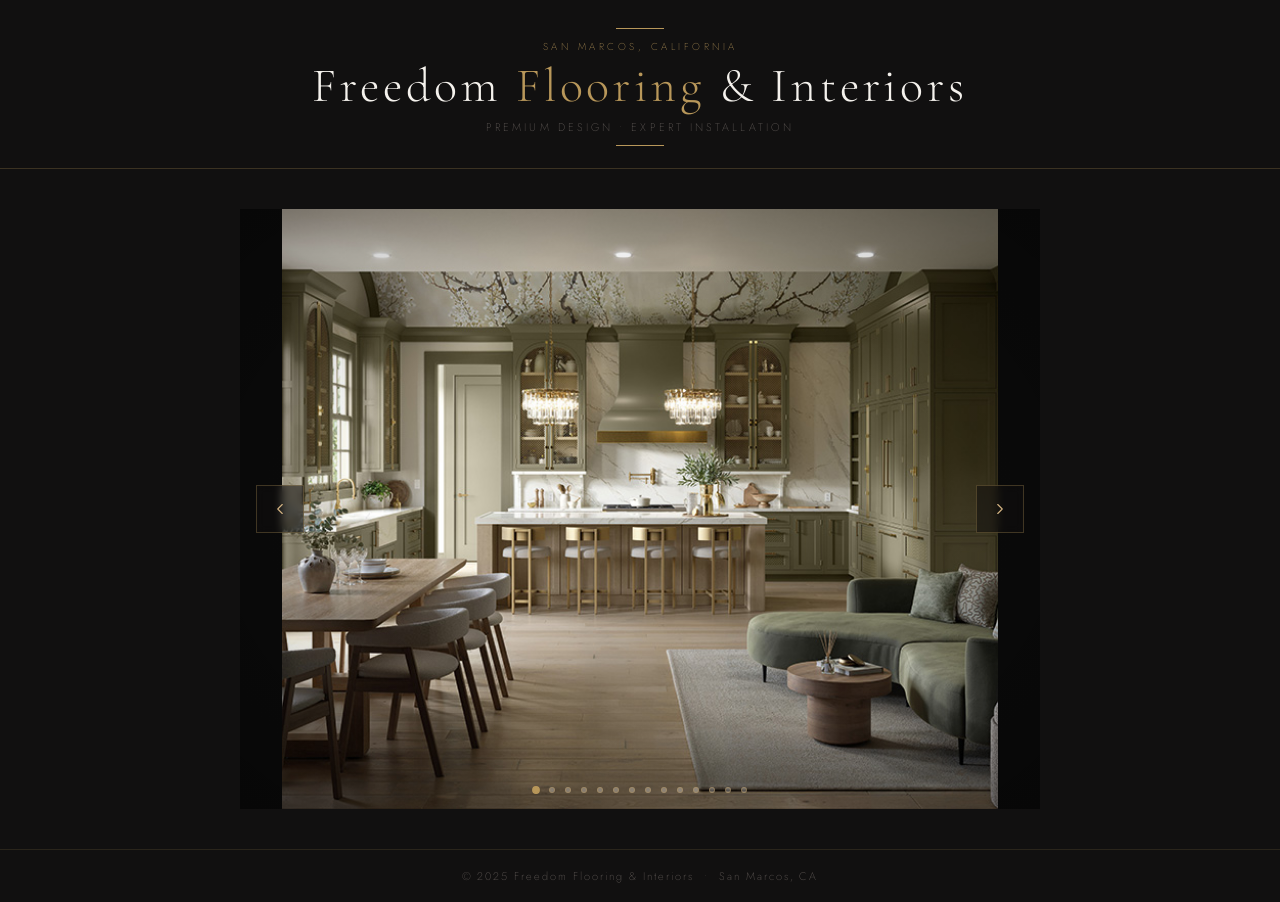
==== index.html @ f39af66a "Fix HTML encoding issues in index.html" ====
<!DOCTYPE html>
<html lang="en">
<head>
  <meta charset="UTF-8" />
  <meta name="viewport" content="width=device-width, initial-scale=1.0"/>
  <title>Freedom Flooring & Interiors – San Marcos, CA</title>
  <link rel="preconnect" href="https://fonts.googleapis.com">
  <link rel="preconnect" href="https://fonts.gstatic.com" crossorigin>
  <link href="https://fonts.googleapis.com/css2?family=Cormorant+Garamond:wght@300;400;600&family=Jost:wght@200;300;400&display=swap" rel="stylesheet">
  <style>
    *, *::before, *::after { box-sizing: border-box; margin: 0; padding: 0; }
    :root {
      --gold: #B8975A;
      --gold-light: #D4B483;
      --dark: #111010;
      --off-white: #F5F2ED;
      --mid: #6B6460;
    }
    html, body {
      height: 100%;
      background: var(--dark);
      color: var(--off-white);
      font-family: 'Jost', sans-serif;
      overflow-x: hidden;
    }

    /* ── BANNER ── */
    header {
      position: relative;
      z-index: 100;
      width: 100%;
      padding: 28px 48px 22px;
      display: flex;
      flex-direction: column;
      align-items: center;
      gap: 6px;
      background: var(--dark);
      border-bottom: 1px solid rgba(184,151,90,0.25);
    }
    .banner-rule {
      width: 48px;
      height: 1px;
      background: var(--gold);
      display: block;
    }
    .banner-eyebrow {
      font-family: 'Jost', sans-serif;
      font-weight: 200;
      font-size: 10px;
      letter-spacing: 0.35em;
      text-transform: uppercase;
      color: var(--gold);
      margin-top: 4px;
    }
    .banner-name {
      font-family: 'Cormorant Garamond', serif;
      font-weight: 300;
      font-size: clamp(26px, 4vw, 48px);
      letter-spacing: 0.08em;
      color: var(--off-white);
      text-align: center;
      line-height: 1.1;
    }
    .banner-name span { color: var(--gold); }
    .banner-sub {
      font-family: 'Jost', sans-serif;
      font-weight: 200;
      font-size: 11px;
      letter-spacing: 0.28em;
      text-transform: uppercase;
      color: var(--mid);
      margin-bottom: 4px;
    }

    /* ── SLIDESHOW ── */
    .slideshow-wrap {
      position: relative;
      width: 100%;
      max-width: 800px;
      margin: 40px auto;
      height: 600px;
      overflow: hidden;
      background: #0a0a0a;
    }

    /* ── SLIDE — hidden by default ── */
    .slide {
      position: absolute;   /* ← all slides sit on top of each other */
      inset: 0;
      opacity: 0;           /* ← hidden by default */
      transition: opacity 1.1s ease-in-out;
      pointer-events: none;
    }

    /* ── ACTIVE SLIDE — visible ── */
    .slide.active {
      opacity: 1;
      pointer-events: auto;
    }

    /* ── IMAGE ── */
    .slide img {
      width: 100%;
      height: 100%;
      object-fit: contain;
      object-position: center center;
      display: block;
    }

    /* subtle vignette overlay */
    .slide::after {
      content: '';
      position: absolute;
      inset: 0;
      background: radial-gradient(ellipse at center, transparent 50%, rgba(0,0,0,0.3) 100%);
      pointer-events: none;
    }

    /* ── NAVIGATION DOTS ── */
    .dots {
      position: absolute;
      bottom: 16px;
      left: 50%;
      transform: translateX(-50%);
      display: flex;
      gap: 10px;
      z-index: 10;
    }
    .dot {
      width: 6px;
      height: 6px;
      border-radius: 50%;
      background: rgba(245,242,237,0.3);
      border: 1px solid rgba(184,151,90,0.4);
      cursor: pointer;
      transition: all 0.3s ease;
    }
    .dot.active {
      background: var(--gold);
      border-color: var(--gold);
      transform: scale(1.3);
    }

    /* ── ARROW BUTTONS ── */
    .arrow {
      position: absolute;
      top: 50%;
      transform: translateY(-50%);
      z-index: 10;
      background: rgba(17,16,16,0.55);
      border: 1px solid rgba(184,151,90,0.3);
      color: var(--gold-light);
      width: 48px;
      height: 48px;
      display: flex;
      align-items: center;
      justify-content: center;
      cursor: pointer;
      transition: all 0.25s ease;
      backdrop-filter: blur(4px);
    }
    .arrow:hover {
      background: rgba(184,151,90,0.2);
      border-color: var(--gold);
    }
    .arrow-prev { left: 16px; }
    .arrow-next { right: 16px; }
    .arrow svg {
      width: 18px;
      height: 18px;
      stroke: currentColor;
      fill: none;
      stroke-width: 1.5;
      stroke-linecap: round;
      stroke-linejoin: round;
    }

    /* ── FOOTER ── */
    footer {
      background: var(--dark);
      border-top: 1px solid rgba(184,151,90,0.15);
      padding: 18px 48px;
      display: flex;
      align-items: center;
      justify-content: center;
    }
    footer p {
      font-family: 'Jost', sans-serif;
      font-weight: 200;
      font-size: 11px;
      letter-spacing: 0.18em;
      color: var(--mid);
      text-align: center;
    }

    @media (max-width: 600px) {
      header { padding: 20px 24px 16px; }
      .banner-name { font-size: 22px; }
      .slideshow-wrap { height: 300px; margin: 20px auto; }
      .arrow { width: 36px; height: 36px; }
      .arrow-prev { left: 8px; }
      .arrow-next { right: 8px; }
    }
  </style>
</head>
<body>

  <header>
    <span class="banner-rule"></span>
    <p class="banner-eyebrow">San Marcos, California</p>
    <h1 class="banner-name">Freedom <span>Flooring</span> &amp; Interiors</h1>
    <p class="banner-sub">Premium Design &bull; Expert Installation</p>
    <span class="banner-rule"></span>
  </header>

  <div class="slideshow-wrap" id="slideshow">
    <div class="slide active"><img src="images/slide01.jpg" alt="Interior Design 1" loading="eager" /></div>
    <div class="slide"><img src="images/slide02.jpg" alt="Interior Design 2" loading="lazy" /></div>
    <div class="slide"><img src="images/slide03.jpg" alt="Interior Design 3" loading="lazy" /></div>
    <div class="slide"><img src="images/slide04.jpg" alt="Interior Design 4" loading="lazy" /></div>
    <div class="slide"><img src="images/slide05.jpg" alt="Interior Design 5" loading="lazy" /></div>
    <div class="slide"><img src="images/slide06.jpg" alt="Interior Design 6" loading="lazy" /></div>
    <div class="slide"><img src="images/slide07.jpg" alt="Interior Design 7" loading="lazy" /></div>
    <div class="slide"><img src="images/slide08.jpg" alt="Interior Design 8" loading="lazy" /></div>
    <div class="slide"><img src="images/slide09.jpg" alt="Interior Design 9" loading="lazy" /></div>
    <div class="slide"><img src="images/slide10.jpg" alt="Interior Design 10" loading="lazy" /></div>
    <div class="slide"><img src="images/slide11.jpg" alt="Interior Design 11" loading="lazy" /></div>
    <div class="slide"><img src="images/slide12.jpg" alt="Interior Design 12" loading="lazy" /></div>
    <div class="slide"><img src="images/slide13.jpg" alt="Interior Design 13" loading="lazy" /></div>
    <div class="slide"><img src="images/slide14.jpg" alt="Interior Design 14" loading="lazy" /></div>

    <button class="arrow arrow-prev" id="prev" aria-label="Previous slide">
      <svg viewBox="0 0 24 24"><polyline points="15 18 9 12 15 6"/></svg>
    </button>
    <button class="arrow arrow-next" id="next" aria-label="Next slide">
      <svg viewBox="0 0 24 24"><polyline points="9 18 15 12 9 6"/></svg>
    </button>
    <div class="dots" id="dots"></div>
  </div>

  <footer>
    <p>&copy; 2025 Freedom Flooring &amp; Interiors &nbsp;&bull;&nbsp; San Marcos, CA</p>
  </footer>

  <script>
    const slides = Array.from(document.querySelectorAll('.slide'));
    const dotsEl = document.getElementById('dots');
    let current = 0;
    let timer;

    slides.forEach((_, i) => {
      const d = document.createElement('button');
      d.className = 'dot' + (i === 0 ? ' active' : '');
      d.setAttribute('aria-label', `Go to slide ${i + 1}`);
      d.addEventListener('click', () => goTo(i));
      dotsEl.appendChild(d);
    });

    function getDots() { return Array.from(dotsEl.querySelectorAll('.dot')); }

    function goTo(n) {
      slides[current].classList.remove('active');
      getDots()[current].classList.remove('active');
      current = (n + slides.length) % slides.length;
      slides[current].classList.add('active');
      getDots()[current].classList.add('active');
      resetTimer();
    }

    function resetTimer() {
      clearInterval(timer);
      timer = setInterval(() => goTo(current + 1), 5000);
    }

    document.getElementById('prev').addEventListener('click', () => goTo(current - 1));
    document.getElementById('next').addEventListener('click', () => goTo(current + 1));

    document.addEventListener('keydown', e => {
      if (e.key === 'ArrowLeft') goTo(current - 1);
      if (e.key === 'ArrowRight') goTo(current + 1);
    });

    resetTimer();
  </script>

</body>
</html>
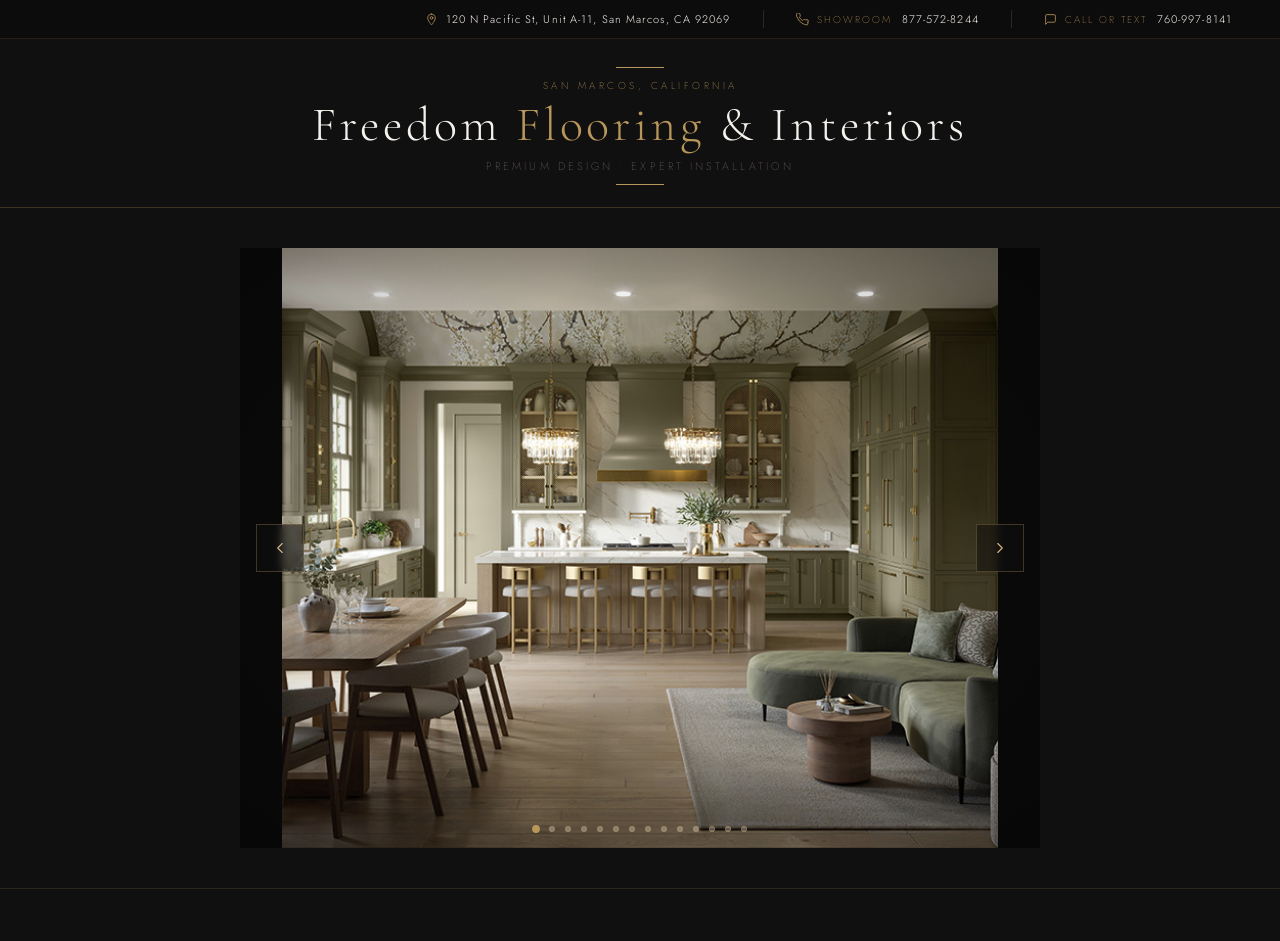
==== commit 656a06ad: "Refactor index.html to include top contact bar" ====
--- a/index.html
+++ b/index.html
@@ -6,6 +6,7 @@
   <title>Freedom Flooring & Interiors – San Marcos, CA</title>
   <link rel="preconnect" href="https://fonts.googleapis.com">
   <link rel="preconnect" href="https://fonts.gstatic.com" crossorigin>
+  <link rel="icon" type="image/x-icon" href="images/ffi_logo.jpg">
   <link href="https://fonts.googleapis.com/css2?family=Cormorant+Garamond:wght@300;400;600&family=Jost:wght@200;300;400&display=swap" rel="stylesheet">
   <style>
     *, *::before, *::after { box-sizing: border-box; margin: 0; padding: 0; }
@@ -24,6 +25,58 @@
       overflow-x: hidden;
     }
 
+    /* ── TOP BAR ── */
+    .top-bar {
+      width: 100%;
+      background: #0d0c0c;
+      border-bottom: 1px solid rgba(184,151,90,0.15);
+      padding: 10px 48px;
+      display: flex;
+      justify-content: flex-end;
+      align-items: center;
+      gap: 32px;
+    }
+    .top-bar-item {
+      display: flex;
+      align-items: center;
+      gap: 8px;
+    }
+    .top-bar-item svg {
+      width: 13px;
+      height: 13px;
+      stroke: var(--gold);
+      fill: none;
+      stroke-width: 1.5;
+      stroke-linecap: round;
+      stroke-linejoin: round;
+      flex-shrink: 0;
+    }
+    .top-bar-item .label {
+      font-family: 'Jost', sans-serif;
+      font-weight: 200;
+      font-size: 10px;
+      letter-spacing: 0.2em;
+      text-transform: uppercase;
+      color: var(--gold);
+      margin-right: 2px;
+    }
+    .top-bar-item a,
+    .top-bar-item span.value {
+      font-family: 'Jost', sans-serif;
+      font-weight: 300;
+      font-size: 11px;
+      letter-spacing: 0.1em;
+      color: var(--off-white);
+      text-decoration: none;
+      transition: color 0.2s ease;
+    }
+    .top-bar-item a:hover { color: var(--gold-light); }
+    .top-bar-divider {
+      width: 1px;
+      height: 18px;
+      background: rgba(184,151,90,0.2);
+    }
+
     /* ── BANNER ── */
     header {
       position: relative;
@@ -82,23 +135,17 @@
       overflow: hidden;
       background: #0a0a0a;
     }
-
-    /* ── SLIDE — hidden by default ── */
     .slide {
-      position: absolute;   /* ← all slides sit on top of each other */
+      position: absolute;
       inset: 0;
-      opacity: 0;           /* ← hidden by default */
+      opacity: 0;
       transition: opacity 1.1s ease-in-out;
       pointer-events: none;
     }
-
-    /* ── ACTIVE SLIDE — visible ── */
     .slide.active {
       opacity: 1;
       pointer-events: auto;
     }
-
-    /* ── IMAGE ── */
     .slide img {
       width: 100%;
       height: 100%;
@@ -106,8 +153,6 @@
       object-position: center center;
       display: block;
     }
-
-    /* subtle vignette overlay */
     .slide::after {
       content: '';
       position: absolute;
@@ -193,7 +238,15 @@
       text-align: center;
     }
 
+    /* ── MOBILE ── */
     @media (max-width: 600px) {
+      .top-bar {
+        flex-direction: column;
+        align-items: flex-start;
+        gap: 10px;
+        padding: 12px 20px;
+      }
+      .top-bar-divider { display: none; }
       header { padding: 20px 24px 16px; }
       .banner-name { font-size: 22px; }
       .slideshow-wrap { height: 300px; margin: 20px auto; }
@@ -205,6 +258,44 @@
 </head>
 <body>
 
+  <!-- ── TOP CONTACT BAR ── -->
+  <div class="top-bar">
+    <!-- Address -->
+    <div class="top-bar-item">
+      <!-- pin icon -->
+      <svg viewBox="0 0 24 24">
+        <path d="M12 2C8.13 2 5 5.13 5 9c0 5.25 7 13 7 13s7-7.75 7-13c0-3.87-3.13-7-7-7z"/>
+        <circle cx="12" cy="9" r="2.5"/>
+      </svg>
+      <span class="value">120 N Pacific St, Unit A-11, San Marcos, CA 92069</span>
+    </div>
+
+    <div class="top-bar-divider"></div>
+
+    <!-- Showroom phone -->
+    <div class="top-bar-item">
+      <!-- phone icon -->
+      <svg viewBox="0 0 24 24">
+        <path d="M22 16.92v3a2 2 0 01-2.18 2 19.79 19.79 0 01-8.63-3.07A19.5 19.5 0 013.07 9.81 19.79 19.79 0 01.13 1.18 2 2 0 012.11 0h3a2 2 0 012 1.72c.127.96.361 1.903.7 2.81a2 2 0 01-.45 2.11L6.09 7.91a16 16 0 006 6l1.27-1.27a2 2 0 012.11-.45c.907.339 1.85.573 2.81.7A2 2 0 0122 16.92z"/>
+      </svg>
+      <span class="label">Showroom</span>
+      <a href="tel:8775728244">877-572-8244</a>
+    </div>
+
+    <div class="top-bar-divider"></div>
+
+    <!-- Call or text -->
+    <div class="top-bar-item">
+      <!-- message icon -->
+      <svg viewBox="0 0 24 24">
+        <path d="M21 15a2 2 0 01-2 2H7l-4 4V5a2 2 0 012-2h14a2 2 0 012 2z"/>
+      </svg>
+      <span class="label">Call or Text</span>
+      <a href="tel:7609978141">760-997-8141</a>
+    </div>
+  </div>
+
+  <!-- ── HEADER ── -->
   <header>
     <span class="banner-rule"></span>
     <p class="banner-eyebrow">San Marcos, California</p>
@@ -213,6 +304,7 @@
     <span class="banner-rule"></span>
   </header>
 
+  <!-- ── SLIDESHOW ── -->
   <div class="slideshow-wrap" id="slideshow">
     <div class="slide active"><img src="images/slide01.jpg" alt="Interior Design 1" loading="eager" /></div>
     <div class="slide"><img src="images/slide02.jpg" alt="Interior Design 2" loading="lazy" /></div>
@@ -228,7 +320,6 @@
     <div class="slide"><img src="images/slide12.jpg" alt="Interior Design 12" loading="lazy" /></div>
     <div class="slide"><img src="images/slide13.jpg" alt="Interior Design 13" loading="lazy" /></div>
     <div class="slide"><img src="images/slide14.jpg" alt="Interior Design 14" loading="lazy" /></div>
-
     <button class="arrow arrow-prev" id="prev" aria-label="Previous slide">
       <svg viewBox="0 0 24 24"><polyline points="15 18 9 12 15 6"/></svg>
     </button>
@@ -238,6 +329,7 @@
     <div class="dots" id="dots"></div>
   </div>
 
+  <!-- ── FOOTER ── -->
   <footer>
     <p>&copy; 2025 Freedom Flooring &amp; Interiors &nbsp;&bull;&nbsp; San Marcos, CA</p>
   </footer>
@@ -247,7 +339,6 @@
     const dotsEl = document.getElementById('dots');
     let current = 0;
     let timer;
-
     slides.forEach((_, i) => {
       const d = document.createElement('button');
       d.className = 'dot' + (i === 0 ? ' active' : '');
@@ -255,9 +346,7 @@
       d.addEventListener('click', () => goTo(i));
       dotsEl.appendChild(d);
     });
-
     function getDots() { return Array.from(dotsEl.querySelectorAll('.dot')); }
-
     function goTo(n) {
       slides[current].classList.remove('active');
       getDots()[current].classList.remove('active');
@@ -266,20 +355,16 @@
       getDots()[current].classList.add('active');
       resetTimer();
     }
-
     function resetTimer() {
       clearInterval(timer);
       timer = setInterval(() => goTo(current + 1), 5000);
     }
-
     document.getElementById('prev').addEventListener('click', () => goTo(current - 1));
     document.getElementById('next').addEventListener('click', () => goTo(current + 1));
-
     document.addEventListener('keydown', e => {
       if (e.key === 'ArrowLeft') goTo(current - 1);
       if (e.key === 'ArrowRight') goTo(current + 1);
     });
-
     resetTimer();
   </script>
 
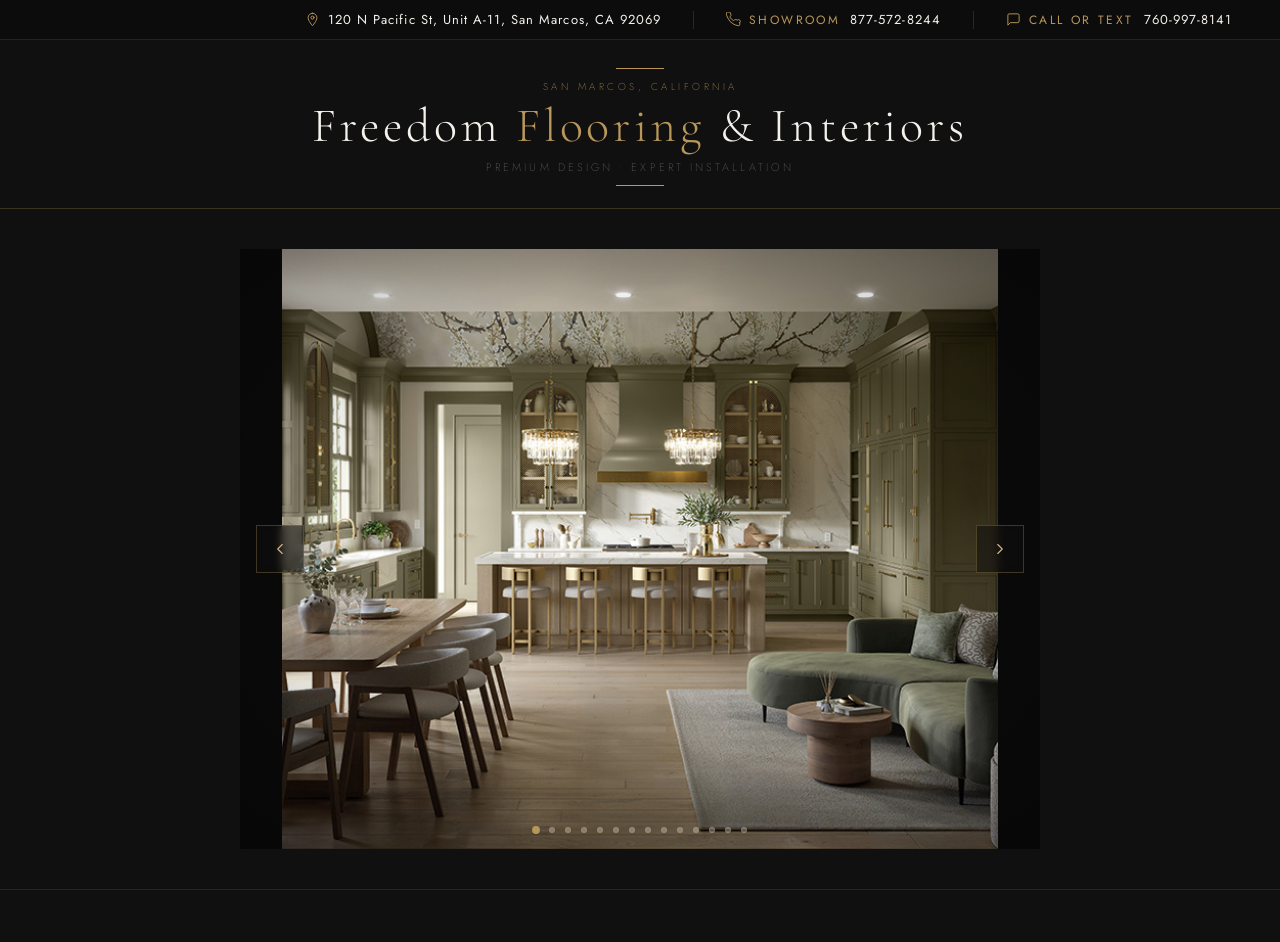
==== commit 480bbcb0: "Update index.html" ====
--- a/index.html
+++ b/index.html
@@ -42,8 +42,8 @@
       gap: 8px;
     }
     .top-bar-item svg {
-      width: 13px;
-      height: 13px;
+      width: 15px;             /* was 13px */
+      height: 15px;            /* was 13px */
       stroke: var(--gold);
       fill: none;
       stroke-width: 1.5;
@@ -51,24 +51,25 @@
       stroke-linejoin: round;
       flex-shrink: 0;
     }
+    .top-bar-item a,
+    .top-bar-item span.value {
+      font-family: 'Jost', sans-serif;
+      font-weight: 400;        /* was 300 — now bold */
+      font-size: 13px;         /* was 11px — now bigger */
+      letter-spacing: 0.08em;  /* tightened slightly to suit larger size */
+      color: var(--off-white);
+      text-decoration: none;
+      transition: color 0.2s ease;
+    }
+    
     .top-bar-item .label {
       font-family: 'Jost', sans-serif;
-      font-weight: 200;
-      font-size: 10px;
+      font-weight: 400;        /* was 200 — now bolder */
+      font-size: 12px;         /* was 10px — now bigger */
       letter-spacing: 0.2em;
       text-transform: uppercase;
       color: var(--gold);
       margin-right: 2px;
-    }
-    .top-bar-item a,
-    .top-bar-item span.value {
-      font-family: 'Jost', sans-serif;
-      font-weight: 300;
-      font-size: 11px;
-      letter-spacing: 0.1em;
-      color: var(--off-white);
-      text-decoration: none;
-      transition: color 0.2s ease;
     }
     .top-bar-item a:hover { color: var(--gold-light); }
     .top-bar-divider {
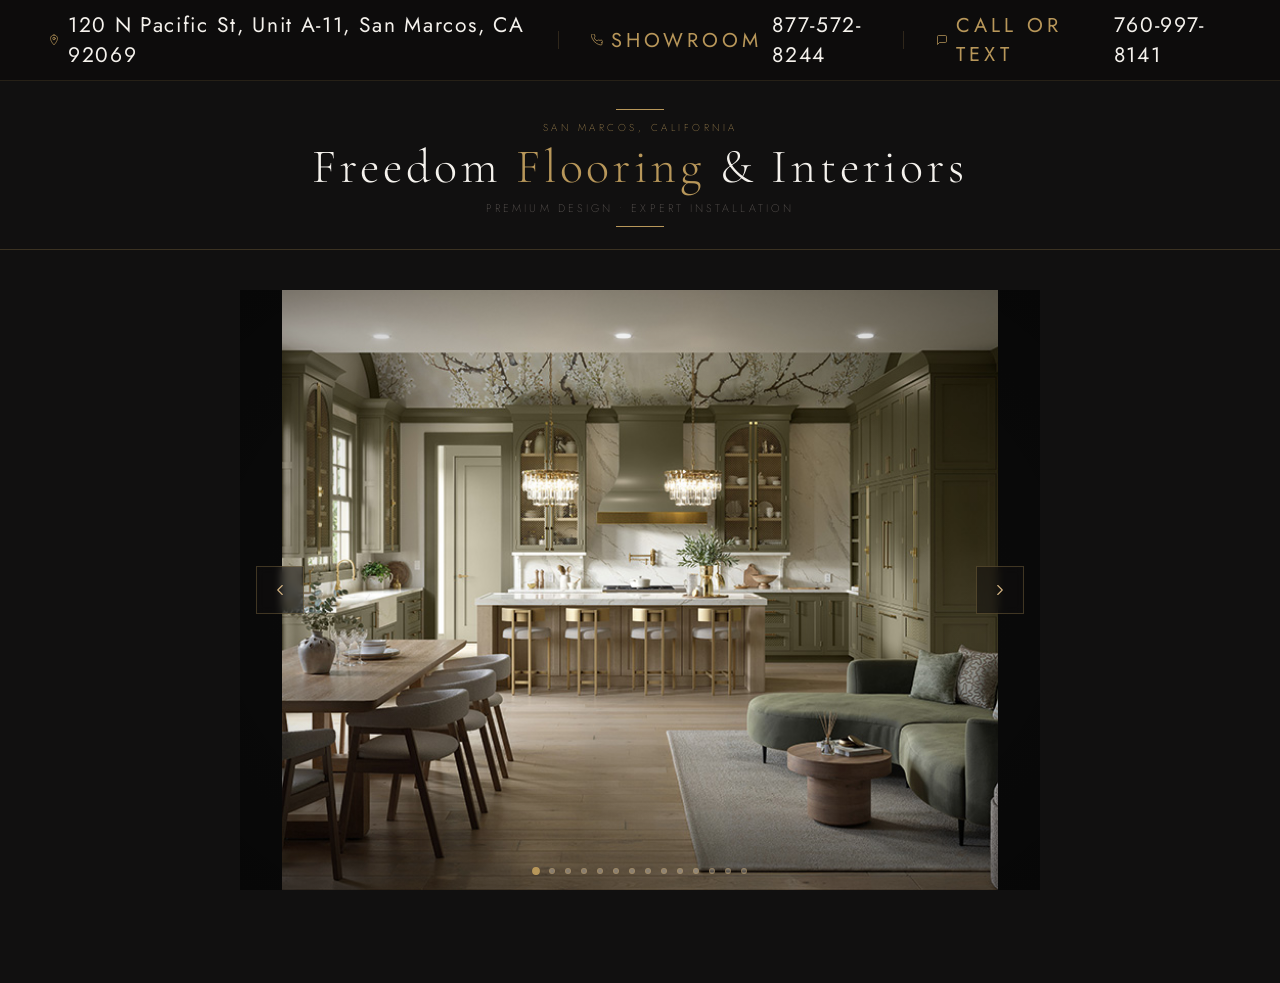
==== commit 5649e51a: "Fix HTML encoding issues in index.html" ====
--- a/index.html
+++ b/index.html
@@ -42,8 +42,8 @@
       gap: 8px;
     }
     .top-bar-item svg {
-      width: 15px;             /* was 13px */
-      height: 15px;            /* was 13px */
+      width: 12px;             /* was 13px */
+      height: 12px;            /* was 13px */
       stroke: var(--gold);
       fill: none;
       stroke-width: 1.5;
@@ -55,7 +55,7 @@
     .top-bar-item span.value {
       font-family: 'Jost', sans-serif;
       font-weight: 400;        /* was 300 — now bold */
-      font-size: 13px;         /* was 11px — now bigger */
+      font-size: 21px;         /* was 11px — now bigger */
       letter-spacing: 0.08em;  /* tightened slightly to suit larger size */
       color: var(--off-white);
       text-decoration: none;
@@ -65,7 +65,7 @@
     .top-bar-item .label {
       font-family: 'Jost', sans-serif;
       font-weight: 400;        /* was 200 — now bolder */
-      font-size: 12px;         /* was 10px — now bigger */
+      font-size: 20px;         /* was 10px — now bigger */
       letter-spacing: 0.2em;
       text-transform: uppercase;
       color: var(--gold);
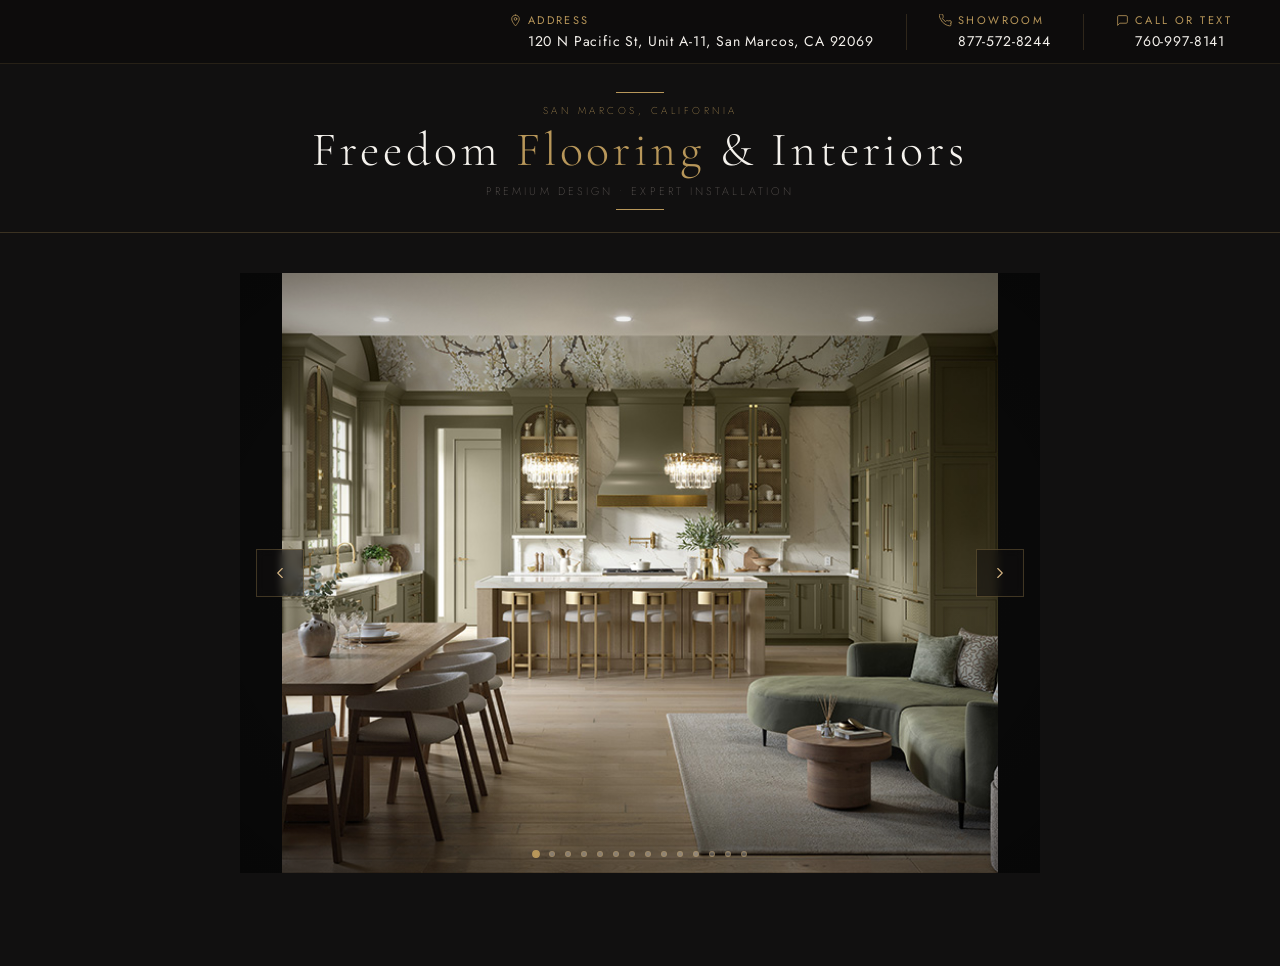
==== commit 6c0ddf64: "Update index.html" ====
--- a/index.html
+++ b/index.html
@@ -30,20 +30,31 @@
       width: 100%;
       background: #0d0c0c;
       border-bottom: 1px solid rgba(184,151,90,0.15);
-      padding: 10px 48px;
+      padding: 12px 48px;
       display: flex;
       justify-content: flex-end;
       align-items: center;
       gap: 32px;
     }
+
+    /* each item stacks its icon-row on top of the number */
     .top-bar-item {
       display: flex;
-      align-items: center;
-      gap: 8px;
-    }
+      flex-direction: column;
+      align-items: flex-start;
+      gap: 3px;
+    }
+
+    /* icon + label sit on one line */
+    .top-bar-item .icon-row {
+      display: flex;
+      align-items: center;
+      gap: 6px;
+    }
+
     .top-bar-item svg {
-      width: 12px;             /* was 13px */
-      height: 12px;            /* was 13px */
+      width: 13px;
+      height: 13px;
       stroke: var(--gold);
       fill: none;
       stroke-width: 1.5;
@@ -51,31 +62,35 @@
       stroke-linejoin: round;
       flex-shrink: 0;
     }
+
+    .top-bar-item .label {
+      font-family: 'Jost', sans-serif;
+      font-weight: 400;
+      font-size: 11px;
+      letter-spacing: 0.22em;
+      text-transform: uppercase;
+      color: var(--gold);
+    }
+
+    /* address text and phone numbers */
     .top-bar-item a,
     .top-bar-item span.value {
       font-family: 'Jost', sans-serif;
-      font-weight: 400;        /* was 300 — now bold */
-      font-size: 21px;         /* was 11px — now bigger */
-      letter-spacing: 0.08em;  /* tightened slightly to suit larger size */
+      font-weight: 400;
+      font-size: 14px;
+      letter-spacing: 0.06em;
       color: var(--off-white);
       text-decoration: none;
       transition: color 0.2s ease;
-    }
-    
-    .top-bar-item .label {
-      font-family: 'Jost', sans-serif;
-      font-weight: 400;        /* was 200 — now bolder */
-      font-size: 20px;         /* was 10px — now bigger */
-      letter-spacing: 0.2em;
-      text-transform: uppercase;
-      color: var(--gold);
-      margin-right: 2px;
+      padding-left: 19px; /* indent to align under the label text */
     }
     .top-bar-item a:hover { color: var(--gold-light); }
+
     .top-bar-divider {
       width: 1px;
-      height: 18px;
+      height: 36px;
       background: rgba(184,151,90,0.2);
+      align-self: center;
     }
 
     /* ── BANNER ── */
@@ -244,8 +259,8 @@
       .top-bar {
         flex-direction: column;
         align-items: flex-start;
-        gap: 10px;
-        padding: 12px 20px;
+        gap: 14px;
+        padding: 14px 20px;
       }
       .top-bar-divider { display: none; }
       header { padding: 20px 24px 16px; }
@@ -261,13 +276,16 @@
 
   <!-- ── TOP CONTACT BAR ── -->
   <div class="top-bar">
+
     <!-- Address -->
     <div class="top-bar-item">
-      <!-- pin icon -->
-      <svg viewBox="0 0 24 24">
-        <path d="M12 2C8.13 2 5 5.13 5 9c0 5.25 7 13 7 13s7-7.75 7-13c0-3.87-3.13-7-7-7z"/>
-        <circle cx="12" cy="9" r="2.5"/>
-      </svg>
+      <div class="icon-row">
+        <svg viewBox="0 0 24 24">
+          <path d="M12 2C8.13 2 5 5.13 5 9c0 5.25 7 13 7 13s7-7.75 7-13c0-3.87-3.13-7-7-7z"/>
+          <circle cx="12" cy="9" r="2.5"/>
+        </svg>
+        <span class="label">Address</span>
+      </div>
       <span class="value">120 N Pacific St, Unit A-11, San Marcos, CA 92069</span>
     </div>
 
@@ -275,25 +293,28 @@
 
     <!-- Showroom phone -->
     <div class="top-bar-item">
-      <!-- phone icon -->
-      <svg viewBox="0 0 24 24">
-        <path d="M22 16.92v3a2 2 0 01-2.18 2 19.79 19.79 0 01-8.63-3.07A19.5 19.5 0 013.07 9.81 19.79 19.79 0 01.13 1.18 2 2 0 012.11 0h3a2 2 0 012 1.72c.127.96.361 1.903.7 2.81a2 2 0 01-.45 2.11L6.09 7.91a16 16 0 006 6l1.27-1.27a2 2 0 012.11-.45c.907.339 1.85.573 2.81.7A2 2 0 0122 16.92z"/>
-      </svg>
-      <span class="label">Showroom</span>
+      <div class="icon-row">
+        <svg viewBox="0 0 24 24">
+          <path d="M22 16.92v3a2 2 0 01-2.18 2 19.79 19.79 0 01-8.63-3.07A19.5 19.5 0 013.07 9.81 19.79 19.79 0 01.13 1.18 2 2 0 012.11 0h3a2 2 0 012 1.72c.127.96.361 1.903.7 2.81a2 2 0 01-.45 2.11L6.09 7.91a16 16 0 006 6l1.27-1.27a2 2 0 012.11-.45c.907.339 1.85.573 2.81.7A2 2 0 0122 16.92z"/>
+        </svg>
+        <span class="label">Showroom</span>
+      </div>
       <a href="tel:8775728244">877-572-8244</a>
     </div>
 
     <div class="top-bar-divider"></div>
 
-    <!-- Call or text -->
+    <!-- Call or Text -->
     <div class="top-bar-item">
-      <!-- message icon -->
-      <svg viewBox="0 0 24 24">
-        <path d="M21 15a2 2 0 01-2 2H7l-4 4V5a2 2 0 012-2h14a2 2 0 012 2z"/>
-      </svg>
-      <span class="label">Call or Text</span>
+      <div class="icon-row">
+        <svg viewBox="0 0 24 24">
+          <path d="M21 15a2 2 0 01-2 2H7l-4 4V5a2 2 0 012-2h14a2 2 0 012 2z"/>
+        </svg>
+        <span class="label">Call or Text</span>
+      </div>
       <a href="tel:7609978141">760-997-8141</a>
     </div>
+
   </div>
 
   <!-- ── HEADER ── -->
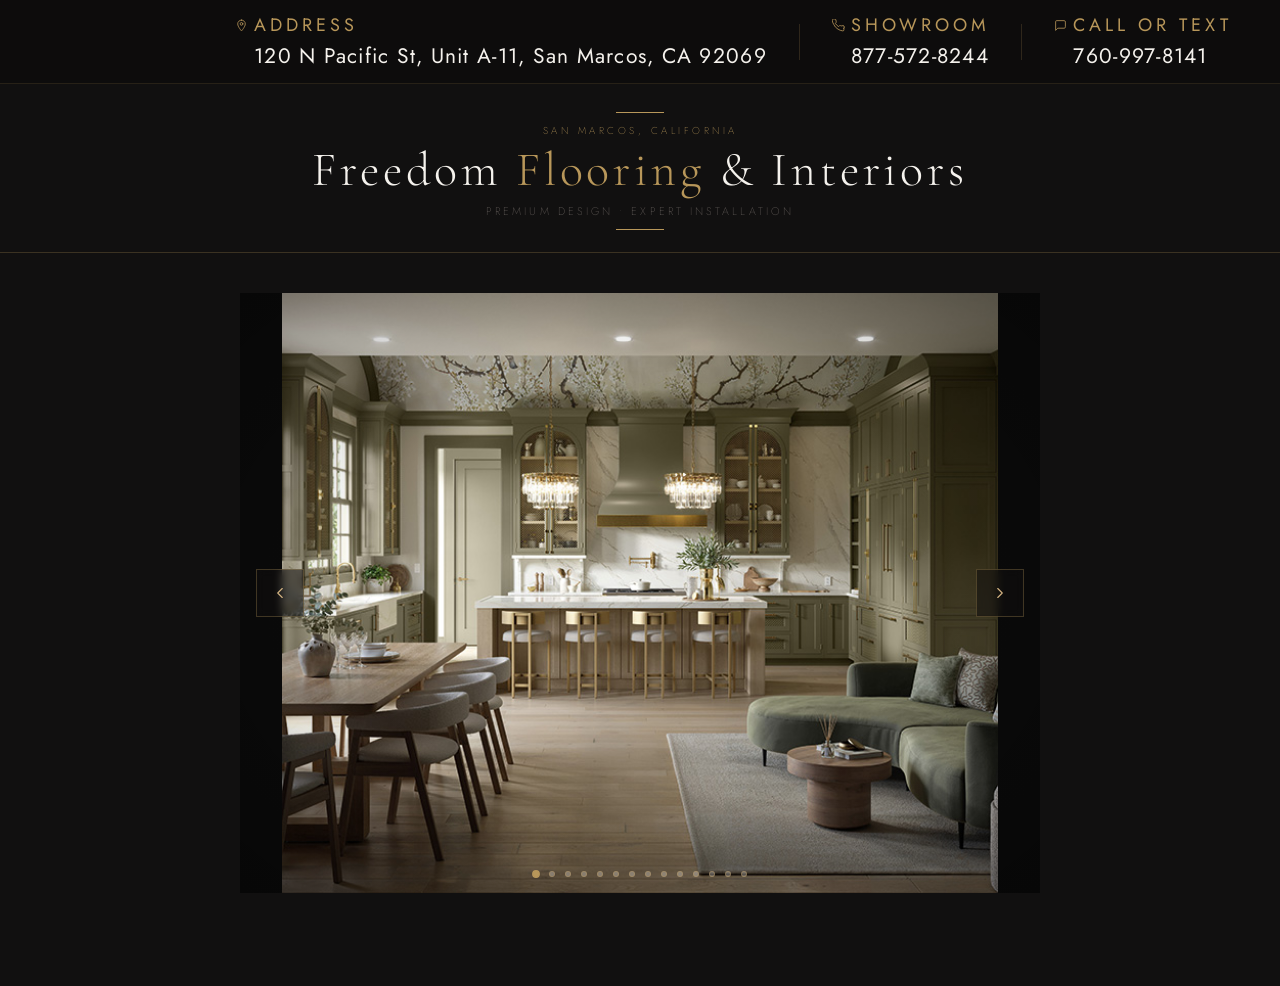
==== commit 35621037: "Update index.html" ====
--- a/index.html
+++ b/index.html
@@ -66,7 +66,7 @@
     .top-bar-item .label {
       font-family: 'Jost', sans-serif;
       font-weight: 400;
-      font-size: 11px;
+      font-size: 18px;
       letter-spacing: 0.22em;
       text-transform: uppercase;
       color: var(--gold);
@@ -77,7 +77,7 @@
     .top-bar-item span.value {
       font-family: 'Jost', sans-serif;
       font-weight: 400;
-      font-size: 14px;
+      font-size: 21px;
       letter-spacing: 0.06em;
       color: var(--off-white);
       text-decoration: none;
